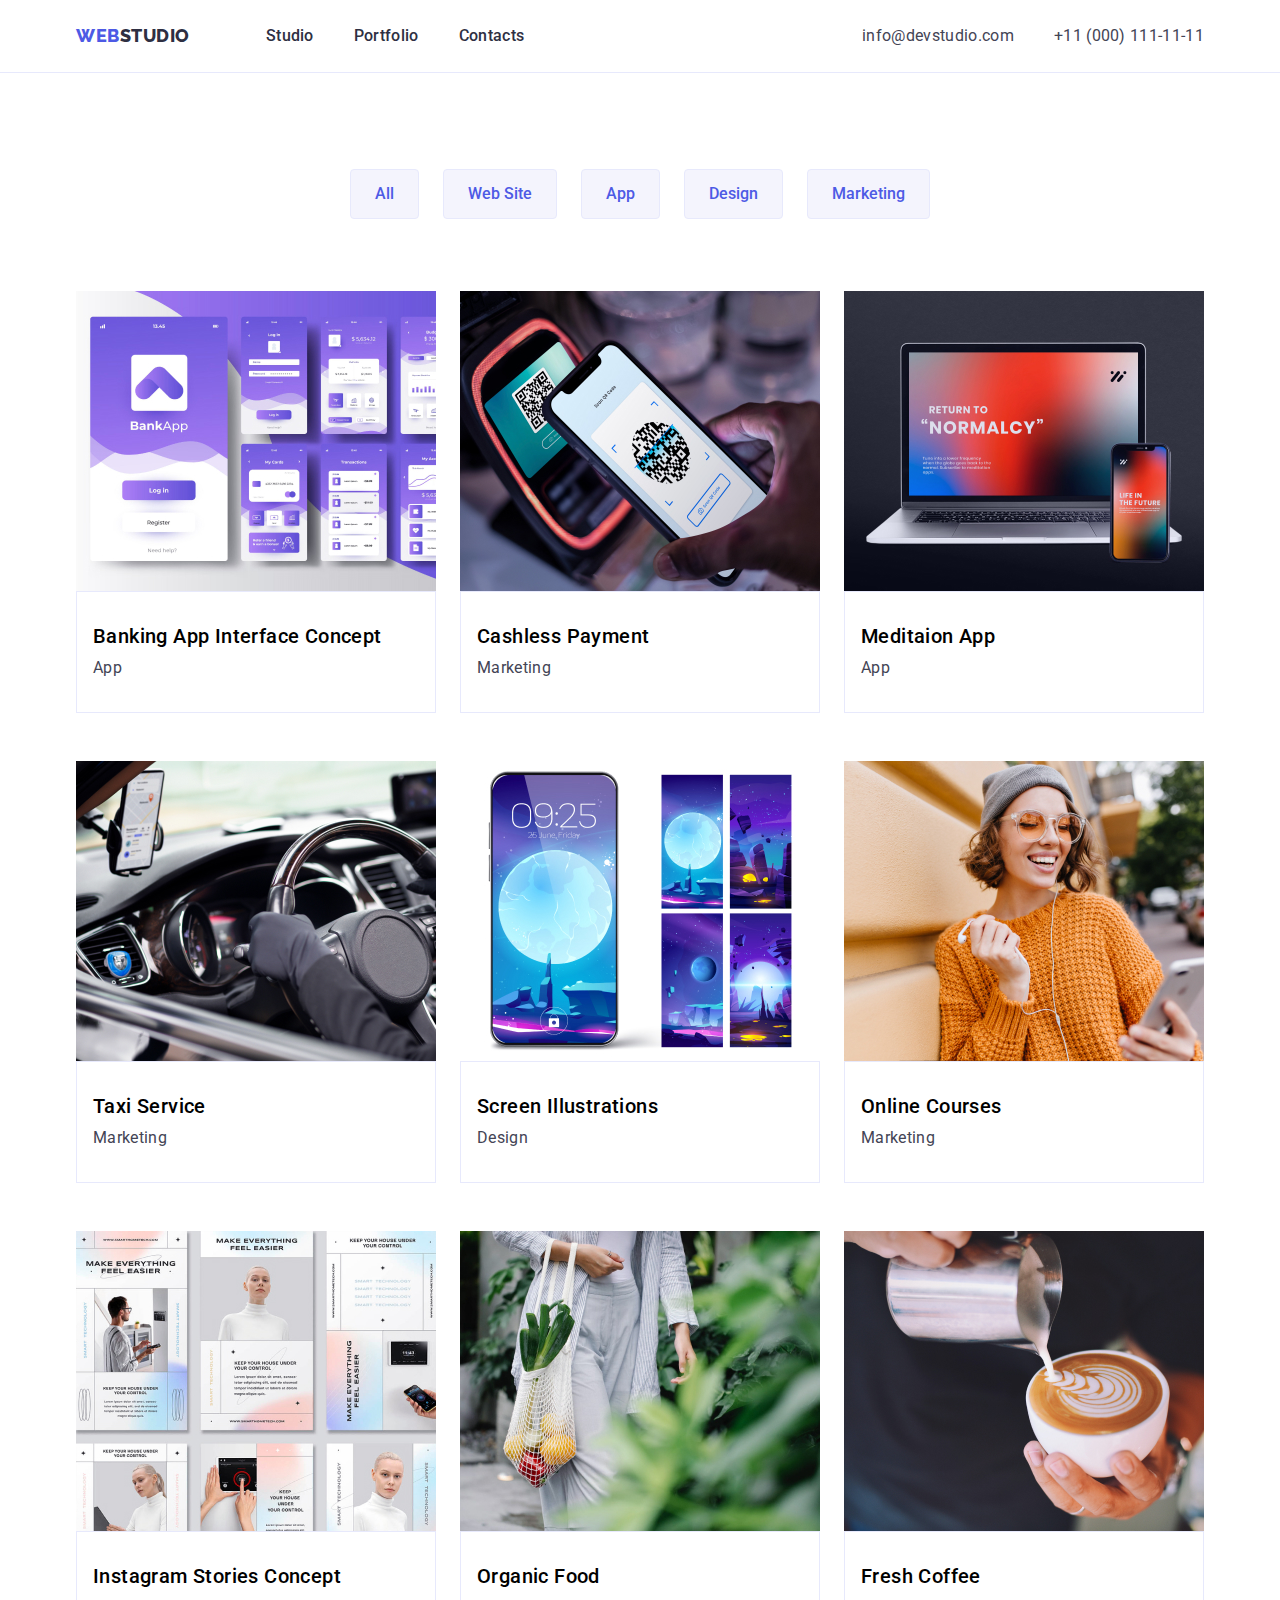
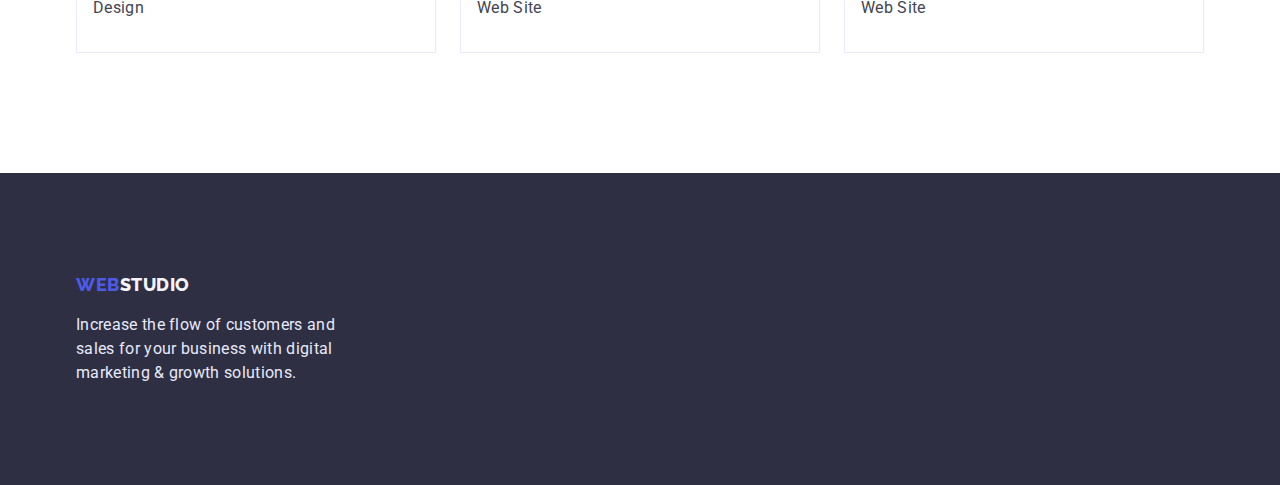
==== portfolio.html @ c72edda9 "Add files via upload" ====
<!DOCTYPE html>
<html lang="en">
  <head>
    <meta charset="UTF-8" />
    <meta http-equiv="X-UA-Compatible" content="IE=edge" />
    <meta name="viewport" content="width=device-width, initial-scale=1.0" />
    <title>Document</title>
    <link
      rel="stylesheet"
      href="node_modules/modern-normalize/modern-normalize.css"
    />
    <link rel="preconnect" href="https://fonts.googleapis.com" />
    <link rel="preconnect" href="https://fonts.gstatic.com" crossorigin />
    <link
      href="https://fonts.googleapis.com/css2?family=Raleway:wght@800&family=Roboto:wght@400;500;700&display=swap"
      rel="stylesheet"
    />
    <link rel="stylesheet" href="./css/styles.css" />
  </head>
  <body>
    <!--Шапка сайта-->
    <header class="header">
      <div class="container header-container">
        <!-- Navigation -->
        <nav class="header-nav">
          <!--Logo-->
          <a href="./index.html" class="header-logo link"
            >Web<span class="logo-studio">Studio</span></a
          >

          <ul class="header-list list">
            <li class="header-item">
              <a href="./index.html " class="header-link link">Studio</a>
            </li>
            <li class="header-item">
              <a href="./portfolio.html" class="header-link link">Portfolio</a>
            </li>
            <li class="header-item">
              <a href="" class="header-link link">Contacts</a>
            </li>
          </ul>
        </nav>

        <!--Contacts-->
        <address class="address">
          <ul class="header-contacts list">
            <!--Mail-->
            <li>
              <a href="mailto:info@devstudio.com" class="header-mail link"
                >info@devstudio.com</a
              >
            </li>
            <!--Tel-->
            <li>
              <a href="tel:+110001111111" class="header-tel link"
                >+11 (000) 111-11-11</a
              >
            </li>
          </ul>
        </address>
      </div>
    </header>

    <!--Уникальный контент-->
    <main>
      <!--Блок-->
      <section class="section">
        <div class="container">
          <h1 class="section-title none">Portfolio</h1>
          <!--Buttons navigation-->
          <ul class="section-list">
            <li class="section-item list">
              <button type="button" class="section-button">All</button>
            </li>
            <li class="section-item list">
              <button type="button" class="section-button">Web Site</button>
            </li>
            <li class="section-item list">
              <button type="button" class="section-button">App</button>
            </li>
            <li class="section-item list">
              <button type="button" class="section-button">Design</button>
            </li>
            <li class="section-item list">
              <button type="button" class="section-button">Marketing</button>
            </li>
          </ul>
          <ul class="section-items">
            <li class="section-items-item list">
              <img src="./images/app.jpg" alt="" width="360" />
              <div class="section-items-element">
                <h3 class="section-items-item-title">
                  Banking App Interface Concept
                </h3>
                <p class="section-desc">App</p>
              </div>
            </li>
            <li class="section-items-item list">
              <img src="./images/marketing.jpg" alt="" width="360" />
              <div class="section-items-element">
              <h3 class="section-items-item-title">Cashless Payment</h3>
              <p class="section-desc">Marketing</p>
            </div>
            </li>
            <li class="section-items-item list">
              <img src="./images/app2.jpg" alt="" width="360" />
              <div class="section-items-element">
              <h3 class="section-items-item-title">Meditaion App</h3>
              <p class="section-desc">App</p>
            </div>
            </li>
            <li class="section-items-item list">
              <img src="./images/marketing2.jpg" alt="" width="360" />
              <div class="section-items-element">
              <h3 class="section-items-item-title">Taxi Service</h3>
              <p class="section-desc">Marketing</p>
            </div>
            </li>
            <li class="section-items-item list">
              <img src="./images/design.jpg" alt="" width="360" />
              <div class="section-items-element">
              <h3 class="section-items-item-title">Screen Illustrations</h3>
              <p class="section-desc">Design</p>
            </div>
            </li>
            <li class="section-items-item list">
              <img src="./images/marketing3.jpg" alt="" width="360" />
              <div class="section-items-element">
              <h3 class="section-items-item-title">Online Courses</h3>
              <p class="section-desc">Marketing</p>
            </div>
            </li>
            <li class="section-items-item list">
              <img src="./images/design2.jpg" alt="" width="360" />
              <div class="section-items-element">
              <h3 class="section-items-item-title">
                Instagram Stories Concept
              </h3>
              <p class="section-desc">Design</p>
            </div>
            </li>
            <li class="section-items-item list">
              <img src="./images/web-site.jpg" alt="" width="360" />
              <div class="section-items-element">
              <h3 class="section-items-item-title">Organic Food</h3>
              <p class="section-desc">Web Site</p>
            </div>
            </li>
            <li class="section-items-item list">
              <img src="./images/web-site2.jpg" alt="" width="360" />
              <div class="section-items-element">
              <h3 class="section-items-item-title">Fresh Coffee</h3>
              <p class="section-desc">Web Site</p>
            </div>
            </li>
          </ul>
        </div>
      </section>
    </main>
    <!--Подвал-->
    <footer class="footer">
      <!--Logo-->
      <div class="container">
        <a href="./index.html" class="footer-logo link"
          >Web<span class="footer-logo-studio">Studio</span></a
        >
        <p class="footer-slogan">
          Increase the flow of customers and sales for your business with
          digital marketing & growth solutions.
        </p>
      </div>
    </footer>
  </body>
</html>
---- css/styles.css ----
:root {
  --logo-color: #4d5ae5;
  --text-color: #2e2f42;
  --text-mini-color: #434455;
  --dop-color: #404bbf;
  --white-color: #ffffff;
}
body {
  /* font-family: "Raleway", sans-serif; */
  font-family: "Roboto", sans-serif;
  font-size: 16px;
  /* color: #2e2f42; */
  margin: 0;
  padding: 0;
  border: 0;
}
ul {
  padding: 0;
}
img {
  display: block;
}
h1,
h2,
h3,
h4,
h5,
h6,
p {
  margin: 0;
}
.container {
  width: 1128px;
  margin: 0 auto;
}
.none {
  padding: 0;
  margin: 0;
  max-width: 0;
  max-height: 0;
  color: #ffffff;
}
.header {
  background-color: var(--white-color);
  padding: 24px 0;
  border-bottom: 1px solid #e7e9fc;
}
.header-container {
  display: flex;
  align-items: center;
}
.header-nav {
  display: flex;
  align-items: center;
}
.list {
  list-style: none;
  margin: 0;
}
.link {
  text-decoration: none;
}
.header-logo {
  font-family: "Raleway";
  /* font-style: normal; */
  font-weight: 800;
  font-size: 18px;
  line-height: 1.33;
  display: flex;
  align-items: center;
  letter-spacing: 0.03em;
  text-transform: uppercase;
  color: var(--logo-color);
  margin-right: 76px;
}
.logo-studio {
  /* font-family: 'Raleway'; */
  /* font-style: normal; */
  /* font-weight: 800; */
  /* font-size: 18px; */
  /* line-height: 1.33; */
  /* display: flex;
    align-items: center; */
  /* letter-spacing: 0.03em; */
  /* text-transform: uppercase; */
  color: var(--text-color);
}
.header-list {
  margin: 0;
  display: flex;
  gap: 40px;
}
.header-item {
}
.header-link {
  /* font-family: "Roboto";
	font-style: normal; */
  font-weight: 500;
  font-size: 16px;
  line-height: 1.5;
  letter-spacing: 0.02em;
  color: var(--text-color);
}
.header-link:hover,
.header-link:focus {
  color: var(--dop-color);
}
.header-mail {
  /* font-family: "Roboto"; */
  font-style: normal;
  font-weight: 400;
  font-size: 16px;
  line-height: 1.5;
  letter-spacing: 0.02em;
  color: var(--text-mini-color);
}
.header-mail:hover,
.header-mail:focus {
  color: var(--dop-color);
}
.header-tel {
  /* font-family: "Roboto"; */
  font-style: normal;
  /* font-weight: 400; */
  font-size: 16px;
  line-height: 1.5;
  letter-spacing: 0.02em;
  color: var(--text-mini-color);
}
/* .header-tel:hover, .header-tel:focus {
    color: #404BBF;
} */
.address {
  margin-left: auto;
}
.header-contacts {
  margin: 0;
  display: flex;
  gap: 40px;
}
.hero {
  background: var(--text-color);
  padding: 188px 0;
}
.hero-container {
  display: flex;
  align-items: center;
  flex-direction: column;
}
.hero-title {
  /* font-family: 'Roboto'; */
  /* font-style: normal; */
  font-weight: 700;
  font-size: 56px;
  line-height: 1.07;
  text-align: center;
  letter-spacing: 0.02em;
  color: var(--white-color);
  width: 496px;
  height: 120px;
  margin: 0 0 48px 0;
}
.hero-button {
  font-family: "Roboto";
  /* font-style: normal; */
  font-weight: 500;
  font-size: 16px;
  line-height: 1.5;
  /* display: flex; */
  /* align-items: center; */
  letter-spacing: 0.04em;
  color: var(--white-color);
  /* display: flex; */
  /* flex-direction: row; */
  /* align-items: flex-start; */
  padding: 16px 32px;
  gap: 10px;
  /* position: absolute; */
  /* width: 169px;
    height: 56px;
    left: 636px;
    top: 428px; */
  background: var(--logo-color);
  box-shadow: 0px 4px 4px rgba(0, 0, 0, 0.15);
  border-radius: 4px;
  border: 0;
}
.hero-button:hover,
.hero-button:focus {
  background: var(--dop-color);
}
.info {
  padding: 120px 0 0 0;
}
.info-title {
}
.info-list {
  margin: 0;
  display: flex;
  gap: 24px;
}
.info-item {
}
.info-subtitle {
  /* font-family: 'Roboto';
    font-style: normal; */
  font-weight: 500;
  font-size: 20px;
  line-height: 1.2;
  letter-spacing: 0.02em;
  /* color: #2E2F42; */
  margin: 0;

  margin-bottom: 8px;
}
.info-text {
  /* font-family: 'Roboto';
    font-style: normal; */
  /* font-weight: 400; */
  font-size: 16px;
  line-height: 1.5;
  letter-spacing: 0.02em;
  color: var(--text-mini-color);
  margin: 0;
}
.examples {
  padding: 120px 0;
}
.examples-title {
  /* font-family: 'Roboto';
    font-style: normal; */
  /* font-weight: 700; */
  font-size: 36px;
  line-height: 1.11;
  text-align: center;
  letter-spacing: 0.02em;
  text-transform: capitalize;
  /* color: #2E2F42; */
  margin: 0 0 72px 0;
}
.examples-list {
  display: flex;
  gap: 24px;
}
.team {
  padding: 120px 0;
  background-color: #f4f4fd;
}
.team-title {
  /* font-family: 'Roboto';
    font-style: normal; */
  /* font-weight: 700; */
  font-size: 36px;
  line-height: 1.11;
  text-align: center;
  letter-spacing: 0.02em;
  text-transform: capitalize;
  margin-bottom: 72px;
  margin-top: 0;
}
.team-list {
  display: flex;
  gap: 24px;
  margin: 0;
}
.team-item {
  margin: 0;
}
.team-element {
  padding: 32px 0;
}
.team-subtitle {
  /* font-family: 'Roboto';
    font-style: normal; */
  font-weight: 500;
  font-size: 20px;
  line-height: 1.2;
  text-align: center;
  letter-spacing: 0.02em;
  /* color: #2E2F42; */
  margin: 0;
  margin-bottom: 8px;
}
.team-slogan {
  /* font-family: 'Roboto';
    font-style: normal; */
  /* font-weight: 400; */
  font-size: 16px;
  line-height: 1.5;
  text-align: center;
  letter-spacing: 0.02em;
  color: var(--text-mini-color);
  margin: 0;
  margin-top: 8px;
}
.section {
  padding: 96px 0 120px 0;
}
.section-title {
  margin: 0;
  padding: 0;
}
.section-list {
  margin: 0;
  display: flex;
  justify-content: center;
  gap: 24px;
}
.section-item {
  /* font-family: 'Roboto';
    font-style: normal; */
  font-weight: 500;
  font-size: 16px;
  line-height: 1.5;
  /* display: flex; */
  align-items: center;
  text-align: center;
  letter-spacing: 0.04em;
  color: var(--logo-color);
}
.section-button {
  font-family: "Roboto";
  /* font-style: normal; */
  font-weight: 500;
  font-size: 16px;
  line-height: 1.5;
  /* display: flex;
    align-items: center;
    text-align: center;
    letter-spacing: 0.04em; */
  color: var(--logo-color);
  /* display: flex; */
  flex-direction: row;
  justify-content: center;
  align-items: center;
  padding: 12px 24px;
  /* width: 116px;
    height: 48px; */
  background: #f4f4fd;
  border: 1px solid #e7e9fc;
  border-radius: 4px;
  /* flex: none;
    order: 1;
    flex-grow: 0; */
}
.section-button:hover,
.section-button:focus {
  color: var(--white-color);
  background: var(--dop-color);
}
.section-items {
  margin: 0;
  display: flex;
  flex-wrap: wrap;
  gap: 48px 24px;
  margin-top: 72px;
}
.section-items-element {
  padding: 32px 0 32px 16px;
  border: 1px solid #e7e9fc;
}
.section-items-item {
}
.section-items-item-title {
  /* font-family: 'Roboto'; */
  /* font-style: normal; */
  font-weight: 500;
  font-size: 20px;
  line-height: 1.2;
  letter-spacing: 0.02em;
  /* color: #2E2F42; */
  padding: 0;
  margin: 0 0 8px 0;
}
.section-desc {
  /* font-family: 'Roboto'; */
  /* font-style: normal; */
  /* font-weight: 400; */
  /* font-size: 16px; */
  line-height: 1.5;
  letter-spacing: 0.02em;
  color: var(--text-mini-color);
  padding: 0;
}
.footer {
  background: var(--text-color);
  padding: 100px 0;
}
.footer-slogan {
  /* font-family: 'Roboto';
    font-style: normal; */
  font-weight: 400;
  font-size: 16px;
  line-height: 1.5;
  letter-spacing: 0.02em;
  color: #e7e9fc;
  width: 264px;
  margin: 16px 0 0;
  padding: 0;
}
.footer-logo {
  font-family: "Raleway";
  /* font-style: normal; */
  font-weight: 800;
  font-size: 18px;
  line-height: 1.33;
  display: flex;
  align-items: center;
  letter-spacing: 0.03em;
  text-transform: uppercase;
  color: var(--logo-color);
  padding: 0;
}
.footer-logo-studio {
  font-family: "Raleway";
  /* font-style: normal; */
  font-weight: 800;
  font-size: 18px;
  line-height: 1.16;
  /* display: flex; */
  align-items: center;
  letter-spacing: 0.03em;
  text-transform: uppercase;
  color: #f4f4fd;
}
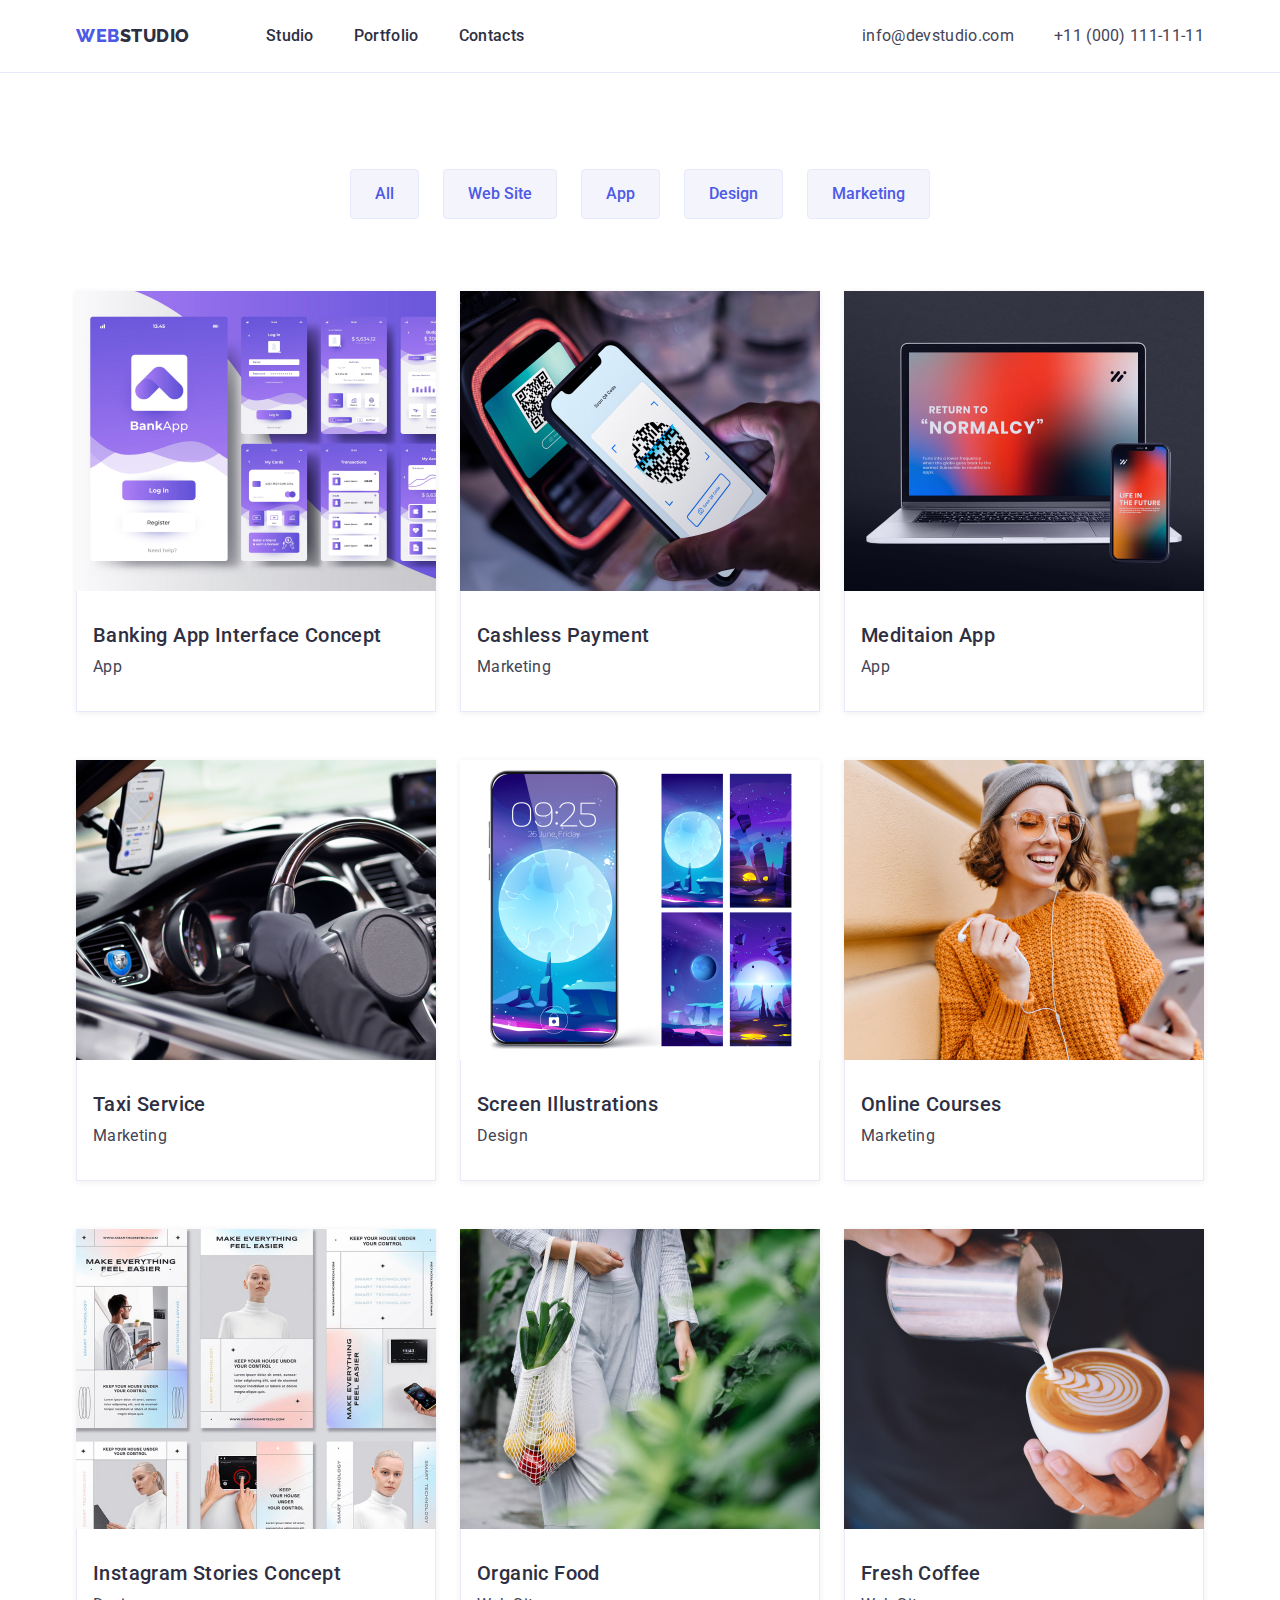
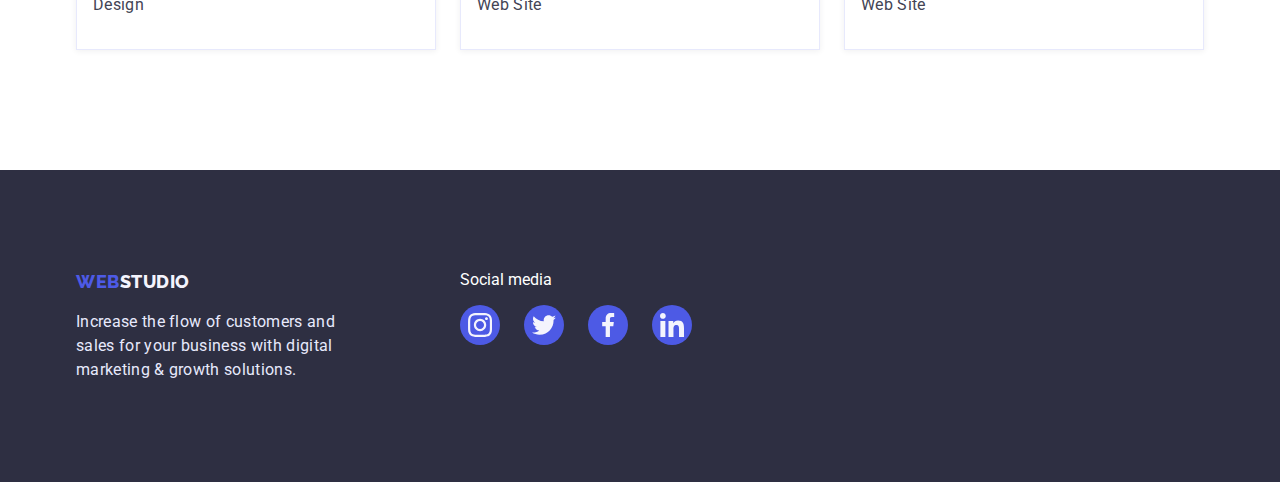
==== commit 083cbdf3: "update-last)" ====
--- a/portfolio.html
+++ b/portfolio.html
@@ -87,71 +87,107 @@
           </ul>
           <ul class="section-items">
             <li class="section-items-item list">
-              <img src="./images/app.jpg" alt="" width="360" />
-              <div class="section-items-element">
-                <h3 class="section-items-item-title">
-                  Banking App Interface Concept
-                </h3>
-                <p class="section-desc">App</p>
-              </div>
-            </li>
-            <li class="section-items-item list">
-              <img src="./images/marketing.jpg" alt="" width="360" />
-              <div class="section-items-element">
-              <h3 class="section-items-item-title">Cashless Payment</h3>
-              <p class="section-desc">Marketing</p>
-            </div>
-            </li>
-            <li class="section-items-item list">
-              <img src="./images/app2.jpg" alt="" width="360" />
-              <div class="section-items-element">
-              <h3 class="section-items-item-title">Meditaion App</h3>
-              <p class="section-desc">App</p>
-            </div>
-            </li>
-            <li class="section-items-item list">
-              <img src="./images/marketing2.jpg" alt="" width="360" />
-              <div class="section-items-element">
-              <h3 class="section-items-item-title">Taxi Service</h3>
-              <p class="section-desc">Marketing</p>
-            </div>
-            </li>
-            <li class="section-items-item list">
-              <img src="./images/design.jpg" alt="" width="360" />
-              <div class="section-items-element">
-              <h3 class="section-items-item-title">Screen Illustrations</h3>
-              <p class="section-desc">Design</p>
-            </div>
-            </li>
-            <li class="section-items-item list">
-              <img src="./images/marketing3.jpg" alt="" width="360" />
-              <div class="section-items-element">
-              <h3 class="section-items-item-title">Online Courses</h3>
-              <p class="section-desc">Marketing</p>
-            </div>
-            </li>
-            <li class="section-items-item list">
-              <img src="./images/design2.jpg" alt="" width="360" />
-              <div class="section-items-element">
-              <h3 class="section-items-item-title">
-                Instagram Stories Concept
-              </h3>
-              <p class="section-desc">Design</p>
-            </div>
-            </li>
-            <li class="section-items-item list">
-              <img src="./images/web-site.jpg" alt="" width="360" />
-              <div class="section-items-element">
-              <h3 class="section-items-item-title">Organic Food</h3>
-              <p class="section-desc">Web Site</p>
-            </div>
-            </li>
-            <li class="section-items-item list">
-              <img src="./images/web-site2.jpg" alt="" width="360" />
-              <div class="section-items-element">
-              <h3 class="section-items-item-title">Fresh Coffee</h3>
-              <p class="section-desc">Web Site</p>
-            </div>
+              <a href="" class="section-items-item-link link">
+                <div class="sectionitems-item-link-container">
+                  <img src="./images/app.jpg" alt="" width="360" />
+                  <div class="section-items-element">
+                    <h3 class="section-items-item-title">
+                      Banking App Interface Concept
+                    </h3>
+                    <p class="section-desc">App</p>
+                  </div>
+                </div >
+              </a>
+            </li>
+            <li class="section-items-item list">
+              <a href="" class="section-items-item-link link">
+                <div class="sectionitems-item-link-container">
+                  <img src="./images/marketing.jpg" alt="" width="360" />
+                  <div class="section-items-element">
+                    <h3 class="section-items-item-title">Cashless Payment</h3>
+                    <p class="section-desc">Marketing</p>
+                  </div>
+                </div >
+              </a>
+            </li>
+            <li class="section-items-item list">
+              <a href="" class="section-items-item-link link">
+                <div class="sectionitems-item-link-container">
+                  <img src="./images/app2.jpg" alt="" width="360" />
+                  <div class="section-items-element">
+                    <h3 class="section-items-item-title">Meditaion App</h3>
+                    <p class="section-desc">App</p>
+                  </div>
+                </div >
+              </a>
+            </li>
+            <li class="section-items-item list">
+              <a href="" class="section-items-item-link link">
+                <div class="sectionitems-item-link-container">
+                  <img src="./images/marketing2.jpg" alt="" width="360" />
+                  <div class="section-items-element">
+                    <h3 class="section-items-item-title">Taxi Service</h3>
+                    <p class="section-desc">Marketing</p>
+                  </div>
+                </div >
+              </a>
+            </li>
+            <li class="section-items-item list">
+              <a href="" class="section-items-item-link link">
+                <div class="sectionitems-item-link-container">
+                  <img src="./images/design.jpg" alt="" width="360" />
+                  <div class="section-items-element">
+                    <h3 class="section-items-item-title">Screen Illustrations</h3>
+                    <p class="section-desc">Design</p>
+                  </div>
+                </div >
+              </a>
+            </li>
+            <li class="section-items-item list">
+              <a href="" class="section-items-item-link link">
+                <div class="sectionitems-item-link-container">
+                  <img src="./images/marketing3.jpg" alt="" width="360" />
+                  <div class="section-items-element">
+                    <h3 class="section-items-item-title">Online Courses</h3>
+                    <p class="section-desc">Marketing</p>
+                  </div>
+                </div >
+              </a>
+            </li>
+            <li class="section-items-item list">
+              <a href="" class="section-items-item-link link">
+                <div class="sectionitems-item-link-container">
+                  <img src="./images/design2.jpg" alt="" width="360" />
+                  <div class="section-items-element">
+                    <h3 class="section-items-item-title">
+                      Instagram Stories Concept
+                    </h3>
+                    <p class="section-desc">Design</p>
+                  </div>
+                </div >
+              </a>
+            </li>
+            <li class="section-items-item list">
+              <a href="" class="section-items-item-link link">
+                <div class="sectionitems-item-link-container">
+                  <img src="./images/web-site.jpg" alt="" width="360" />
+                  <div class="section-items-element">
+                    <h3 class="section-items-item-title">Organic Food</h3>
+                    <p class="section-desc">Web Site</p>
+                  </div>
+                </div >
+              </a>
+            </li>
+            <li class="section-items-item list">
+              <a href="" class="section-items-item-link link">
+                <div class="sectionitems-item-link-container">
+                  <img src="./images/web-site2.jpg" alt="" width="360" />
+                  <div class="section-items-element">
+                    <h3 class="section-items-item-title">Fresh Coffee</h3>
+                    <p class="section-desc">Web Site</p>
+                  </div>
+                </div >
+              </a>
             </li>
           </ul>
         </div>
@@ -160,14 +196,65 @@
     <!--Подвал-->
     <footer class="footer">
       <!--Logo-->
-      <div class="container">
-        <a href="./index.html" class="footer-logo link"
-          >Web<span class="footer-logo-studio">Studio</span></a
-        >
-        <p class="footer-slogan">
-          Increase the flow of customers and sales for your business with
-          digital marketing & growth solutions.
-        </p>
+      <div class="footer-container container">
+        <div class="footer-conytainer">
+          <a href="./index.html" class="footer-logo link"
+            >Web<span class="footer-logo-studio">Studio</span></a
+          >
+          <p class="footer-slogan">
+            Increase the flow of customers and sales for your business with
+            digital marketing & growth solutions.
+          </p>
+        </div>
+        <div class="footer-container-2">
+          <p class="footer-title">Social media</p>
+          <ul class="footer-list list">
+            <li class="footer-item">
+              <a href="" class="footer-link link">
+                <svg class="footer-icon">
+                  <use
+                    href="./images/icons.svg#icon-instagram"
+                    width="24"
+                    height="24"
+                  ></use>
+                </svg>
+              </a>
+            </li>
+            <li class="footer-item">
+              <a href="" class="footer-link link">
+                <svg class="footer-icon">
+                  <use
+                    href="./images/icons.svg#icon-twitter"
+                    width="24"
+                    height="24"
+                  ></use>
+                </svg>
+              </a>
+            </li>
+            <li class="footer-item">
+              <a href="" class="footer-link link">
+                <svg class="footer-icon">
+                  <use
+                    href="./images/icons.svg#icon-facebook"
+                    width="24"
+                    height="24"
+                  ></use>
+                </svg>
+              </a>
+            </li>
+            <li class="footer-item">
+              <a href="" class="footer-link link">
+                <svg class="footer-icon">
+                  <use
+                    href="./images/icons.svg#icon-linkedin"
+                    width="24"
+                    height="24"
+                  ></use>
+                </svg>
+              </a>
+            </li>
+          </ul>
+        </div>
       </div>
     </footer>
   </body>
--- a/css/styles.css
+++ b/css/styles.css
@@ -139,8 +139,19 @@
   gap: 40px;
 }
 .hero {
-  background: var(--text-color);
   padding: 188px 0;
+  background-image: linear-gradient(
+      rgba(46, 47, 66, 0.7),
+      rgba(46, 47, 66, 0.7)
+    ),
+    url(../images/people-office.jpg);
+  /* background-color: rgba(46, 47, 66, 0.7); */
+  background-repeat: no-repeat;
+  background-position: center;
+  /* background-size: auto; */
+  max-width: 1440px;
+  margin: 0 auto;
+  background-size: cover;
 }
 .hero-container {
   display: flex;
@@ -201,6 +212,16 @@
 }
 .info-item {
 }
+.info-block {
+  background: #f4f4fd;
+  border-radius: 4px;
+  display: flex;
+  justify-content: center;
+  align-items: center;
+}
+.info-block-icon {
+  height: 112px;
+}
 .info-subtitle {
   /* font-family: 'Roboto';
     font-style: normal; */
@@ -210,8 +231,8 @@
   letter-spacing: 0.02em;
   /* color: #2E2F42; */
   margin: 0;
-
   margin-bottom: 8px;
+  margin-top: 8px;
 }
 .info-text {
   /* font-family: 'Roboto';
@@ -265,6 +286,10 @@
 }
 .team-item {
   margin: 0;
+  background: #ffffff;
+  box-shadow: 0px 1px 6px rgba(46, 47, 66, 0.08),
+    0px 1px 1px rgba(46, 47, 66, 0.16), 0px 2px 1px rgba(46, 47, 66, 0.08);
+  border-radius: 0px 0px 4px 4px;
 }
 .team-element {
   padding: 32px 0;
@@ -292,6 +317,82 @@
   color: var(--text-mini-color);
   margin: 0;
   margin-top: 8px;
+  margin-bottom: 8px;
+}
+.team-social-list {
+  display: flex;
+  justify-content: center;
+  gap: 24px;
+}
+.team-social-item {
+  width: 40px;
+  height: 40px;
+}
+.team-social-link {
+  display: flex;
+  justify-content: center;
+  align-items: center;
+  width: 100%;
+  height: 100%;
+  border-radius: 50%;
+  background-color: #4d5ae5;
+}
+.team-social-link:hover,
+.team-social-link:focus {
+  background-color: #404bbf;
+}
+.team-social-icon {
+}
+.castomers {
+  padding: 130px 0 120px;
+  background-color: var(--white-color);
+}
+.castomers-container {
+}
+.castomers-title {
+  margin-bottom: 72px;
+  display: flex;
+  justify-content: center;
+  /* font-family: "Roboto"; */
+  /* font-style: normal; */
+  /* font-weight: 700; */
+  font-size: 36px;
+  line-height: 1, 11;
+  text-align: center;
+  letter-spacing: 0.02em;
+  text-transform: capitalize;
+  color: #2e2f42;
+}
+.castomers-list {
+  display: flex;
+  justify-content: center;
+  gap: 24px;
+}
+.castomers-item {
+  width: 168px;
+  height: 88px;
+  border: 1px solid #8e8f99;
+  border-radius: 4px;
+  box-sizing: border-box;
+}
+.castomers-item:hover,
+.castomers-item:focus {
+  border: 1px solid #404bbf;
+}
+.castomers-link {
+  display: flex;
+  justify-content: center;
+  align-items: center;
+  width: 100%;
+  height: 100%;
+  fill: #afb1b8;
+}
+.castomers-link:hover,
+.castomers-link:focus {
+  color: #404bbf;
+  fill: #404bbf;
+}
+.castomers-icon {
 }
 .section {
   padding: 96px 0 120px 0;
@@ -357,9 +458,37 @@
 }
 .section-items-element {
   padding: 32px 0 32px 16px;
-  border: 1px solid #e7e9fc;
+  border-left: 1px solid #e7e9fc;
+  border-bottom: 1px solid #e7e9fc;
+  border-right: 1px solid #e7e9fc;
 }
 .section-items-item {
+  /* background: var(--white-color);
+  box-shadow: 0px 1px 6px rgba(46, 47, 66, 0.08); */
+}
+.section-items-item:hover,
+.section-items-item:focus {
+  /* background: var(--white-color);
+  box-shadow: 0px 1px 6px rgba(46, 47, 66, 0.08),
+    0px 1px 1px rgba(46, 47, 66, 0.16), 0px 2px 1px rgba(46, 47, 66, 0.08); */
+}
+.section-items-item-link {
+}
+.section-items-item-link:hover,
+.section-items-item-link:focus {
+  background: var(--white-color);
+  box-shadow: 0px 1px 6px rgba(46, 47, 66, 0.08),
+    0px 1px 1px rgba(46, 47, 66, 0.16), 0px 2px 1px rgba(46, 47, 66, 0.08);
+}
+.sectionitems-item-link-container {
+  background: var(--white-color);
+  box-shadow: 0px 1px 6px rgba(46, 47, 66, 0.08)
+}
+.sectionitems-item-link-container:hover,
+.sectionitems-item-link-container:focus {
+  background: var(--white-color);
+  box-shadow: 0px 1px 6px rgba(46, 47, 66, 0.08),
+    0px 1px 1px rgba(46, 47, 66, 0.16), 0px 2px 1px rgba(46, 47, 66, 0.08);
 }
 .section-items-item-title {
   /* font-family: 'Roboto'; */
@@ -368,7 +497,7 @@
   font-size: 20px;
   line-height: 1.2;
   letter-spacing: 0.02em;
-  /* color: #2E2F42; */
+  color: var(--text-color);
   padding: 0;
   margin: 0 0 8px 0;
 }
@@ -423,3 +552,45 @@
   text-transform: uppercase;
   color: #f4f4fd;
 }
+.footer-container {
+  display: flex;
+  gap: 120px;
+}
+.footer-container-2 {
+}
+.footer-title {
+  /* font-family: "Roboto"; */
+  /* font-style: normal; */
+  /* font-weight: 500; */
+  font-size: 16px;
+  line-height: 1, 5;
+  /* letter-spacing: 0.02em; */
+  color: var(--white-color);
+  margin-bottom: 16px;
+}
+.footer-list {
+  display: flex;
+  justify-content: center;
+  gap: 24px;
+}
+.footer-item {
+  height: 40;
+  width: 40;
+}
+.footer-link {
+  display: flex;
+  justify-content: center;
+  align-items: center;
+  width: 40px;
+  height: 40px;
+  border-radius: 50%;
+  background-color: var(--logo-color);
+}
+.footer-link:hover,
+.footer-link:focus {
+  background-color: #31d0aa;
+}
+.footer-icon {
+  width: 24px;
+  height: 24px;
+}
